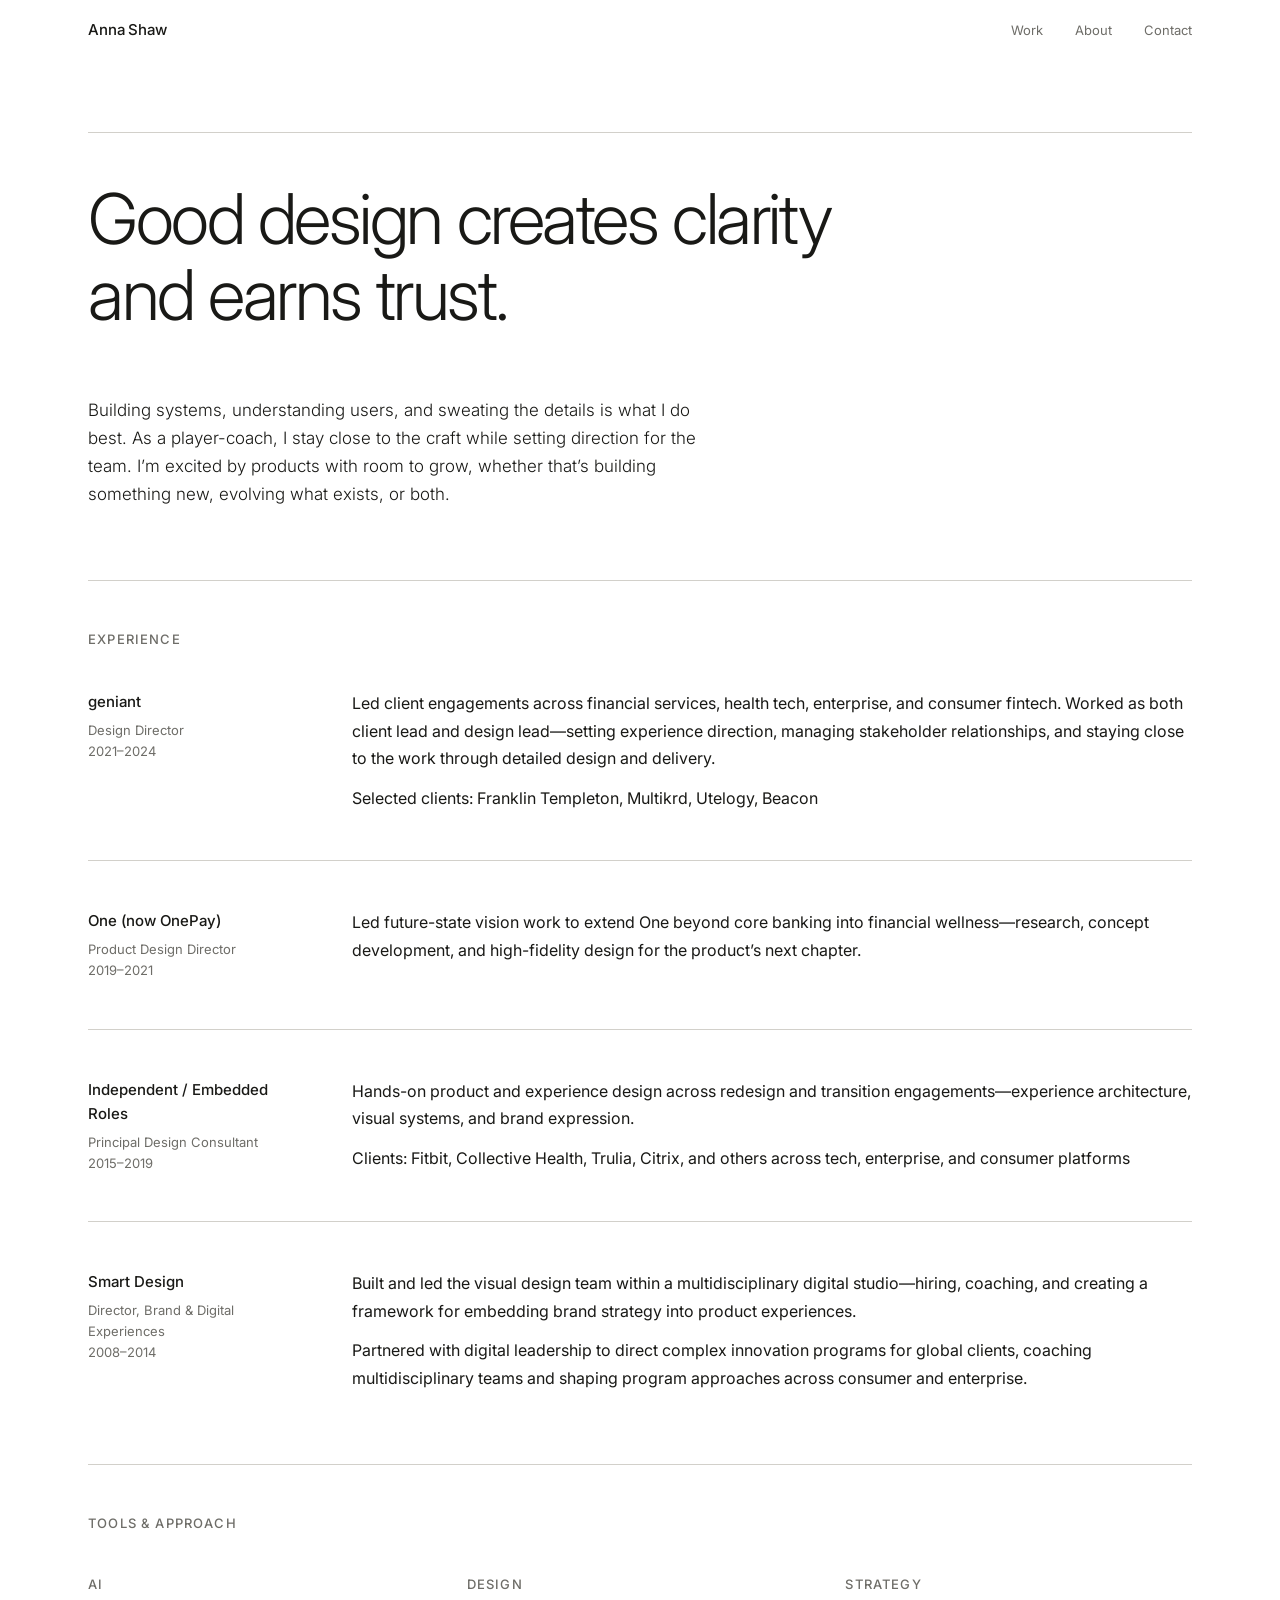
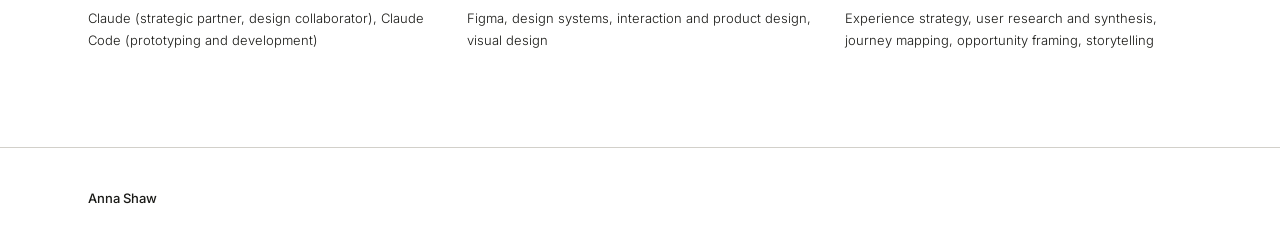
==== about.html @ 8e35af34 "Final update to about page intro paragraph" ====
<!DOCTYPE html>
<html lang="en">
<head>
  <meta charset="UTF-8">
  <meta name="viewport" content="width=device-width, initial-scale=1.0">
  <title>About — Anna Shaw</title>
  <meta name="description" content="Anna Shaw is a design leader who builds products, teams, and experiences. Based in San Francisco.">
  <link rel="preconnect" href="https://fonts.googleapis.com">
  <link rel="preconnect" href="https://fonts.gstatic.com" crossorigin>
  <link href="https://fonts.googleapis.com/css2?family=Inter:wght@300;400;500&display=swap" rel="stylesheet">
  <link rel="stylesheet" href="style.css">
</head>
<body>

  <header class="site-nav">
    <div class="container">
      <a href="index.html" class="nav-logo">Anna Shaw</a>
      <nav class="nav-links">
        <a href="index.html#work">Work</a>
        <a href="about.html">About</a>
        <a href="mailto:annakshaw@gmail.com">Contact</a>
      </nav>
    </div>
  </header>

  <section class="about-hero">
    <div class="container">
      <div class="hero-rule"></div>
      <h1>Good design creates clarity and earns trust.</h1>
    </div>
  </section>

  <section class="about-body">
    <div class="container">

      <div class="about-intro">
        <p>Building systems, understanding users, and sweating the details is what I do best. As a player-coach, I stay close to the craft while setting direction for the team. I&rsquo;m excited by products with room to grow, whether that&rsquo;s building something new, evolving what exists, or both.</p>
      </div>

      <div class="about-page-divider"></div>
      <div class="section-label">Experience</div>

      <div class="about-exp-block">
        <div class="about-exp-left">
          <div class="about-exp-company">geniant</div>
          <div class="about-exp-detail">Design Director</div>
          <div class="about-exp-detail">2021&ndash;2024</div>
        </div>
        <div class="about-exp-right">
          <p>Led client engagements across financial services, health tech, enterprise, and consumer fintech. Worked as both client lead and design lead&mdash;setting experience direction, managing stakeholder relationships, and staying close to the work through detailed design and delivery.</p>
          <p>Selected clients: Franklin Templeton, Multikrd, Utelogy, Beacon</p>
        </div>
      </div>

      <div class="about-exp-block">
        <div class="about-exp-left">
          <div class="about-exp-company">One (now OnePay)</div>
          <div class="about-exp-detail">Product Design Director</div>
          <div class="about-exp-detail">2019&ndash;2021</div>
        </div>
        <div class="about-exp-right">
          <p>Led future-state vision work to extend One beyond core banking into financial wellness&mdash;research, concept development, and high-fidelity design for the product&rsquo;s next chapter.</p>
        </div>
      </div>

      <div class="about-exp-block">
        <div class="about-exp-left">
          <div class="about-exp-company">Independent / Embedded Roles</div>
          <div class="about-exp-detail">Principal Design Consultant</div>
          <div class="about-exp-detail">2015&ndash;2019</div>
        </div>
        <div class="about-exp-right">
          <p>Hands-on product and experience design across redesign and transition engagements&mdash;experience architecture, visual systems, and brand expression.</p>
          <p>Clients: Fitbit, Collective Health, Trulia, Citrix, and others across tech, enterprise, and consumer platforms</p>
        </div>
      </div>

      <div class="about-exp-block">
        <div class="about-exp-left">
          <div class="about-exp-company">Smart Design</div>
          <div class="about-exp-detail">Director, Brand &amp; Digital Experiences</div>
          <div class="about-exp-detail">2008&ndash;2014</div>
        </div>
        <div class="about-exp-right">
          <p>Built and led the visual design team within a multidisciplinary digital studio&mdash;hiring, coaching, and creating a framework for embedding brand strategy into product experiences.</p>
          <p>Partnered with digital leadership to direct complex innovation programs for global clients, coaching multidisciplinary teams and shaping program approaches across consumer and enterprise.</p>
        </div>
      </div>

      <div class="about-page-divider"></div>
      <div class="section-label">Tools &amp; Approach</div>

      <div class="about-tools">
        <div class="about-tools-item">
          <h3>AI</h3>
          <p>Claude (strategic partner, design collaborator), Claude Code (prototyping and development)</p>
        </div>
        <div class="about-tools-item">
          <h3>Design</h3>
          <p>Figma, design systems, interaction and product design, visual design</p>
        </div>
        <div class="about-tools-item">
          <h3>Strategy</h3>
          <p>Experience strategy, user research and synthesis, journey mapping, opportunity framing, storytelling</p>
        </div>
      </div>

    </div>
  </section>

  <footer class="site-footer">
    <div class="container">
      <span class="footer-name">Anna Shaw</span>
    </div>
  </footer>

</body>
</html>
---- style.css ----
/* Reset */
*, *::before, *::after {
  box-sizing: border-box;
  margin: 0;
  padding: 0;
}

/* Tokens */
:root {
  --bg:          #ffffff;
  --text:        #191916;
  --muted:       #6e6d68;
  --border:      #d2d0ca;
  --surface:     #edebe6;
  --dark-bg:     #232220;
  --dark-text:   #f4f3ef;
  --font:        'Inter', system-ui, -apple-system, sans-serif;
  --max:         1200px;
  --pad:         clamp(20px, 4vw, 48px);
}

html {
  font-size: 16px;
  -webkit-font-smoothing: antialiased;
  text-rendering: optimizeLegibility;
}

body {
  background: var(--bg);
  color: var(--text);
  font-family: var(--font);
  font-weight: 400;
  line-height: 1.6;
}

a {
  color: inherit;
  text-decoration: none;
}

img {
  display: block;
  max-width: 100%;
}

/* Layout */
.container {
  max-width: var(--max);
  margin: 0 auto;
  padding: 0 var(--pad);
}

/* ─── NAV ─── */
.site-nav {
  position: sticky;
  top: 0;
  z-index: 100;
  background: var(--bg);
}

.site-nav .container {
  display: flex;
  justify-content: space-between;
  align-items: center;
  height: 60px;
}

.nav-logo {
  font-size: 15px;
  font-weight: 500;
  letter-spacing: -0.01em;
}

.nav-links {
  display: flex;
  gap: 32px;
}

.nav-links a {
  font-size: 13px;
  color: var(--muted);
  transition: color 0.15s;
}

.nav-links a:hover {
  color: var(--text);
}

/* ─── HERO ─── */
.hero {
  padding: 72px 0 80px;
}

.hero-rule {
  height: 1px;
  background: var(--border);
  margin-bottom: 48px;
}

.hero h1 {
  font-size: clamp(34px, 5.5vw, 70px);
  font-weight: 300;
  line-height: 1.08;
  letter-spacing: -0.035em;
  max-width: 860px;
}

/* ─── ABOUT ─── */
.about {
  padding: 72px 0;
}

.section-divider {
  height: 1px;
  background: var(--border);
}

.about-grid {
  display: flex;
  gap: 32px;
  align-items: flex-start;
}

.about-lead {
  font-size: 19px;
  font-weight: 300;
  line-height: 1.35;
  letter-spacing: -0.01em;
  width: 360px;
  flex-shrink: 0;
}

.pillar {
  flex: 1 0 0;
  min-width: 0;
}

.pillar h3 {
  font-size: 13px;
  font-weight: 500;
  text-transform: uppercase;
  letter-spacing: 0.08em;
  color: var(--muted);
  margin-bottom: 16px;
}

.pillar ul {
  list-style: none;
  padding-left: 0;
}

.pillar li {
  font-size: 13px;
  font-weight: 300;
  line-height: 1.85;
}

/* ─── WORK INDEX ─── */
.work-section {
  padding: 72px 0;
}

.section-label {
  font-size: 13px;
  font-weight: 500;
  text-transform: uppercase;
  letter-spacing: 0.09em;
  color: var(--muted);
  margin-bottom: 40px;
}

.work-grid {
  display: grid;
  grid-template-columns: repeat(3, 1fr);
  gap: 16px;
}

.work-card {
  display: block;
  background: var(--bg);
  border: 1px solid var(--border);
  transition: background 0.15s;
}

.work-card:hover {
  background: var(--surface);
}

.work-card:hover .card-arrow {
  opacity: 1;
  transform: translateX(0);
}

.card-image {
  width: 100%;
  aspect-ratio: 3 / 2;
  object-fit: cover;
}

.card-body {
  padding: 28px 28px 32px;
}

.card-meta {
  display: flex;
  justify-content: space-between;
  align-items: baseline;
  margin-bottom: 14px;
}

.card-label {
  font-size: 10px;
  font-weight: 500;
  text-transform: uppercase;
  letter-spacing: 0.09em;
  color: var(--muted);
}


.card-title {
  font-size: 19px;
  font-weight: 300;
  line-height: 1.35;
  letter-spacing: -0.02em;
  margin-bottom: 10px;
}

.card-type {
  font-size: 12px;
  color: var(--muted);
}

.card-arrow {
  display: inline-block;
  margin-top: 16px;
  font-size: 18px;
  opacity: 0;
  transform: translateX(-4px);
  transition: opacity 0.15s, transform 0.15s;
}

/* ─── FOOTER ─── */
.site-footer {
  border-top: 1px solid var(--border);
  padding: 40px 0;
}

.site-footer .container {
  display: flex;
  justify-content: space-between;
  align-items: center;
}

.footer-name {
  font-size: 13px;
  font-weight: 500;
}

.footer-links {
  display: flex;
  gap: 24px;
}

.footer-links a {
  font-size: 13px;
  color: var(--muted);
  transition: color 0.15s;
}

.footer-links a:hover {
  color: var(--text);
}

/* ─── CASE STUDY NAV ─── */
.case-nav {
}

.case-nav .container {
  display: flex;
  justify-content: space-between;
  align-items: center;
  height: 60px;
}

.case-nav-back {
  font-size: 13px;
  color: var(--muted);
  display: flex;
  align-items: center;
  gap: 6px;
  transition: color 0.15s;
}

.case-nav-back:hover {
  color: var(--text);
}

.case-nav-logo {
  font-size: 14px;
  font-weight: 500;
}

/* ─── CASE HERO ─── */
.case-hero {
  padding: 72px 0 64px;
  border-bottom: 1px solid var(--border);
}

.case-category {
  font-size: 13px;
  font-weight: 500;
  text-transform: uppercase;
  letter-spacing: 0.02em;
  color: var(--muted);
  margin-bottom: 24px;
}

.case-title {
  font-size: clamp(30px, 4.5vw, 54px);
  font-weight: 300;
  line-height: 1.08;
  letter-spacing: -0.03em;
  max-width: 760px;
  margin-bottom: 28px;
}

.case-description {
  font-size: 17px;
  font-weight: 300;
  line-height: 1.65;
  max-width: 620px;
}

.case-meta {
  display: flex;
  gap: 80px;
  flex-wrap: wrap;
  margin-top: 72px;
  border-top: 1px solid var(--border);
  padding-top: 56px;
}

.meta-item label {
  display: block;
  font-size: 13px;
  font-weight: 500;
  text-transform: uppercase;
  letter-spacing: 0.09em;
  color: var(--muted);
  margin-bottom: 5px;
}

.meta-item span {
  font-size: 14px;
}

/* ─── CASE CONTENT ─── */
.case-image-full {
  width: 100%;
  aspect-ratio: 16 / 8;
}

.case-content {
  padding: 80px 0;
}

.case-block {
  display: grid;
  grid-template-columns: 200px 1fr;
  gap: 64px;
  margin-bottom: 72px;
  padding-bottom: 72px;
  border-bottom: 1px solid var(--border);
}

.case-block:last-child,
.case-block:has(+ .case-meta) {
  border-bottom: none;
  margin-bottom: 0;
  padding-bottom: 0;
}

.case-block-label {
  font-size: 13px;
  font-weight: 500;
  text-transform: uppercase;
  letter-spacing: 0.09em;
  color: var(--muted);
  padding-top: 4px;
}

.case-block-body h3 {
  font-size: 22px;
  font-weight: 300;
  letter-spacing: -0.02em;
  line-height: 1.2;
  margin-bottom: 16px;
}

.case-block-body p {
  font-size: 16px;
  line-height: 1.72;
  margin-bottom: 16px;
}

.case-block-body p:last-child {
  margin-bottom: 0;
}

.case-block-body ul {
  padding-left: 18px;
  margin-bottom: 16px;
}

.case-block-body li {
  font-size: 16px;
  line-height: 1.72;
  margin-bottom: 2px;
}

/* Image placeholders */
.img-fill {
  width: 100%;
  background: var(--surface);
  object-fit: cover;
}

.img-fill.ratio-wide {
  aspect-ratio: 16 / 9;
}

.img-fill.ratio-std {
  aspect-ratio: 4 / 3;
}

.img-fill.ratio-hero {
  aspect-ratio: 16 / 7;
}

.img-pair {
  display: grid;
  grid-template-columns: 1fr 1fr;
  gap: 2px;
  margin: 48px 0;
}

.img-single {
  margin: 48px 0;
}

/* ─── CASE NEXT ─── */
.case-next {
  border-top: 1px solid var(--border);
  padding: 56px 0;
}

.case-next-label {
  font-size: 11px;
  font-weight: 500;
  text-transform: uppercase;
  letter-spacing: 0.09em;
  color: var(--muted);
  margin-bottom: 14px;
}

.case-next-link {
  font-size: clamp(22px, 3vw, 36px);
  font-weight: 300;
  letter-spacing: -0.02em;
  transition: color 0.15s;
  display: inline-flex;
  align-items: center;
  gap: 12px;
}

.case-next-link:hover {
  color: var(--muted);
}

/* ─── ABOUT PAGE ─── */
.about-hero {
  padding: 72px 0 64px;
}

.about-hero h1 {
  font-size: clamp(34px, 5.5vw, 70px);
  font-weight: 300;
  line-height: 1.08;
  letter-spacing: -0.035em;
  max-width: 760px;
}

.about-body {
  padding-bottom: 96px;
}

.about-intro {
  max-width: 640px;
  margin-bottom: 72px;
}

.about-intro p {
  font-size: 17px;
  font-weight: 300;
  line-height: 1.65;
  margin-bottom: 20px;
}

.about-intro p:last-child {
  margin-bottom: 0;
}

.about-page-divider {
  height: 1px;
  background: var(--border);
  margin: 72px 0 48px;
}

.about-exp-block {
  display: grid;
  grid-template-columns: 200px 1fr;
  gap: 64px;
  padding-bottom: 48px;
  margin-bottom: 48px;
  border-bottom: 1px solid var(--border);
}

.about-exp-block:last-child,
.about-exp-block:has(+ .about-page-divider) {
  border-bottom: none;
  padding-bottom: 0;
  margin-bottom: 0;
}

.about-exp-company {
  font-size: 15px;
  font-weight: 500;
  margin-bottom: 6px;
}

.about-exp-detail {
  font-size: 13px;
  color: var(--muted);
  line-height: 1.6;
}

.about-exp-right p {
  font-size: 16px;
  line-height: 1.72;
  margin-bottom: 12px;
}

.about-exp-right p:last-child {
  margin-bottom: 0;
}

.about-tools {
  display: flex;
  gap: 32px;
}

.about-tools-item {
  flex: 1;
}

.about-tools-item h3 {
  font-size: 13px;
  font-weight: 500;
  text-transform: uppercase;
  letter-spacing: 0.09em;
  color: var(--muted);
  margin-bottom: 12px;
}

.about-tools-item p {
  font-size: 13px;
  font-weight: 300;
  line-height: 1.7;
}

/* ─── RESPONSIVE ─── */
@media (max-width: 900px) {
  .work-grid {
    grid-template-columns: repeat(2, 1fr);
  }
}

@media (max-width: 680px) {
  .about-grid {
    flex-direction: column;
    gap: 40px;
  }

  .about-lead {
    width: 100%;
  }

  .pillar {
    flex: none;
    width: 100%;
  }

  .work-grid {
    grid-template-columns: 1fr;
  }

  .case-meta {
    gap: 28px;
  }

  .case-block {
    grid-template-columns: 1fr;
    gap: 16px;
  }

  .img-pair {
    grid-template-columns: 1fr;
  }

  .about-exp-block {
    grid-template-columns: 1fr;
    gap: 16px;
  }

  .about-tools {
    flex-direction: column;
    gap: 24px;
  }

  .site-footer .container {
    flex-direction: column;
    gap: 16px;
    align-items: flex-start;
  }
}
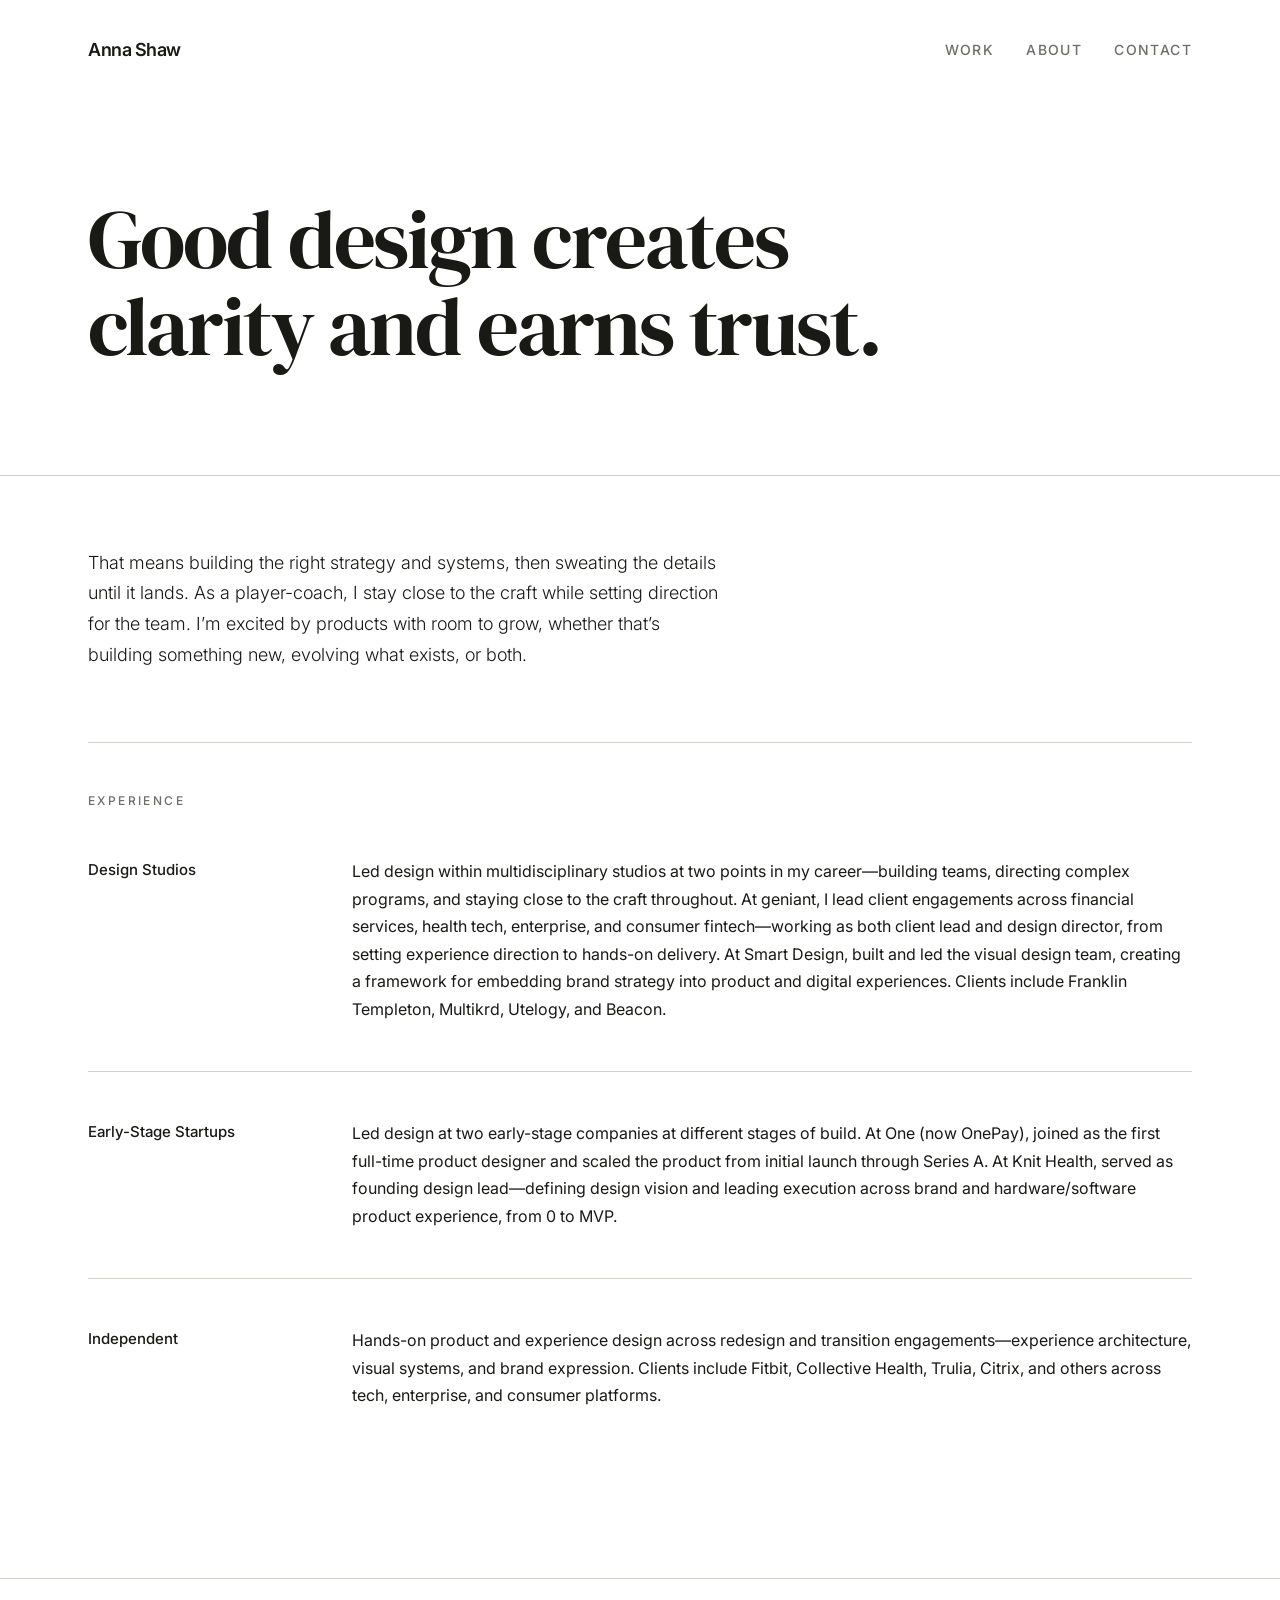
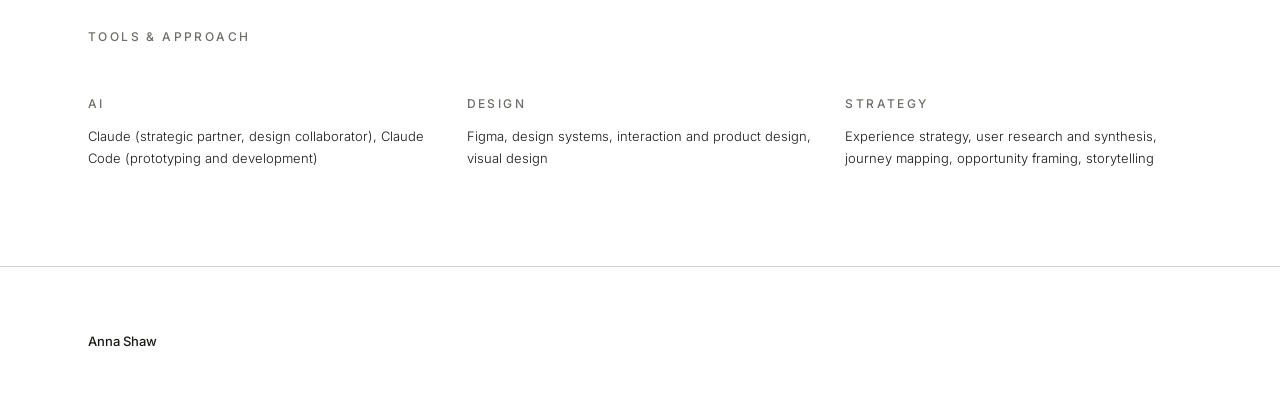
==== commit a8a67c9e: "Visual redesign and about page restructure - Apply Figma-driven styling: DM Serif Display headlines," ====
--- a/about.html
+++ b/about.html
@@ -7,8 +7,16 @@
   <meta name="description" content="Anna Shaw is a design leader who builds products, teams, and experiences. Based in San Francisco.">
   <link rel="preconnect" href="https://fonts.googleapis.com">
   <link rel="preconnect" href="https://fonts.gstatic.com" crossorigin>
-  <link href="https://fonts.googleapis.com/css2?family=Inter:wght@300;400;500&display=swap" rel="stylesheet">
+  <link href="https://fonts.googleapis.com/css2?family=DM+Serif+Display&family=Inter:wght@300;400;500;600&display=swap" rel="stylesheet">
   <link rel="stylesheet" href="style.css">
+  <!-- Google tag (gtag.js) -->
+  <script async src="https://www.googletagmanager.com/gtag/js?id=G-LRNVTW9C25"></script>
+  <script>
+    window.dataLayer = window.dataLayer || [];
+    function gtag(){dataLayer.push(arguments);}
+    gtag('js', new Date());
+    gtag('config', 'G-LRNVTW9C25');
+  </script>
 </head>
 <body>
 
@@ -25,7 +33,6 @@
 
   <section class="about-hero">
     <div class="container">
-      <div class="hero-rule"></div>
       <h1>Good design creates clarity and earns trust.</h1>
     </div>
   </section>
@@ -34,7 +41,7 @@
     <div class="container">
 
       <div class="about-intro">
-        <p>Building systems, understanding users, and sweating the details is what I do best. As a player-coach, I stay close to the craft while setting direction for the team. I&rsquo;m excited by products with room to grow, whether that&rsquo;s building something new, evolving what exists, or both.</p>
+        <p>That means building the right strategy and systems, then sweating the details until it lands. As a player-coach, I stay close to the craft while setting direction for the team. I&rsquo;m excited by products with room to grow, whether that&rsquo;s building something new, evolving what exists, or both.</p>
       </div>
 
       <div class="about-page-divider"></div>
@@ -42,52 +49,39 @@
 
       <div class="about-exp-block">
         <div class="about-exp-left">
-          <div class="about-exp-company">geniant</div>
-          <div class="about-exp-detail">Design Director</div>
-          <div class="about-exp-detail">2021&ndash;2024</div>
+          <div class="about-exp-company">Design Studios</div>
         </div>
         <div class="about-exp-right">
-          <p>Led client engagements across financial services, health tech, enterprise, and consumer fintech. Worked as both client lead and design lead&mdash;setting experience direction, managing stakeholder relationships, and staying close to the work through detailed design and delivery.</p>
-          <p>Selected clients: Franklin Templeton, Multikrd, Utelogy, Beacon</p>
+          <p>Led design within multidisciplinary studios at two points in my career&mdash;building teams, directing complex programs, and staying close to the craft throughout. At geniant, I lead client engagements across financial services, health tech, enterprise, and consumer fintech&mdash;working as both client lead and design director, from setting experience direction to hands-on delivery. At Smart Design, built and led the visual design team, creating a framework for embedding brand strategy into product and digital experiences. Clients include Franklin Templeton, Multikrd, Utelogy, and Beacon.</p>
         </div>
       </div>
 
       <div class="about-exp-block">
         <div class="about-exp-left">
-          <div class="about-exp-company">One (now OnePay)</div>
-          <div class="about-exp-detail">Product Design Director</div>
-          <div class="about-exp-detail">2019&ndash;2021</div>
+          <div class="about-exp-company">Early-Stage Startups</div>
         </div>
         <div class="about-exp-right">
-          <p>Led future-state vision work to extend One beyond core banking into financial wellness&mdash;research, concept development, and high-fidelity design for the product&rsquo;s next chapter.</p>
+          <p>Led design at two early-stage companies at different stages of build. At One (now OnePay), joined as the first full-time product designer and scaled the product from initial launch through Series A. At Knit Health, served as founding design lead&mdash;defining design vision and leading execution across brand and hardware/software product experience, from 0 to MVP.</p>
         </div>
       </div>
 
       <div class="about-exp-block">
         <div class="about-exp-left">
-          <div class="about-exp-company">Independent / Embedded Roles</div>
-          <div class="about-exp-detail">Principal Design Consultant</div>
-          <div class="about-exp-detail">2015&ndash;2019</div>
+          <div class="about-exp-company">Independent</div>
         </div>
         <div class="about-exp-right">
-          <p>Hands-on product and experience design across redesign and transition engagements&mdash;experience architecture, visual systems, and brand expression.</p>
-          <p>Clients: Fitbit, Collective Health, Trulia, Citrix, and others across tech, enterprise, and consumer platforms</p>
+          <p>Hands-on product and experience design across redesign and transition engagements&mdash;experience architecture, visual systems, and brand expression. Clients include Fitbit, Collective Health, Trulia, Citrix, and others across tech, enterprise, and consumer platforms.</p>
         </div>
       </div>
 
-      <div class="about-exp-block">
-        <div class="about-exp-left">
-          <div class="about-exp-company">Smart Design</div>
-          <div class="about-exp-detail">Director, Brand &amp; Digital Experiences</div>
-          <div class="about-exp-detail">2008&ndash;2014</div>
-        </div>
-        <div class="about-exp-right">
-          <p>Built and led the visual design team within a multidisciplinary digital studio&mdash;hiring, coaching, and creating a framework for embedding brand strategy into product experiences.</p>
-          <p>Partnered with digital leadership to direct complex innovation programs for global clients, coaching multidisciplinary teams and shaping program approaches across consumer and enterprise.</p>
-        </div>
-      </div>
+    </div>
 
-      <div class="about-page-divider"></div>
+  </section>
+
+  <div class="about-page-divider about-divider-full"></div>
+
+  <section class="about-tools-section">
+    <div class="container">
       <div class="section-label">Tools &amp; Approach</div>
 
       <div class="about-tools">
@@ -104,7 +98,6 @@
           <p>Experience strategy, user research and synthesis, journey mapping, opportunity framing, storytelling</p>
         </div>
       </div>
-
     </div>
   </section>
 
--- a/style.css
+++ b/style.css
@@ -1,3 +1,5 @@
+@import url('https://fonts.googleapis.com/css2?family=DM+Serif+Display&family=Inter:wght@300;400;500;600&display=swap');
+
 /* Reset */
 *, *::before, *::after {
   box-sizing: border-box;
@@ -15,6 +17,7 @@
   --dark-bg:     #232220;
   --dark-text:   #f4f3ef;
   --font:        'Inter', system-ui, -apple-system, sans-serif;
+  --font-serif:  'DM Serif Display', Georgia, serif;
   --max:         1200px;
   --pad:         clamp(20px, 4vw, 48px);
 }
@@ -62,13 +65,13 @@
   display: flex;
   justify-content: space-between;
   align-items: center;
-  height: 60px;
+  height: 100px;
 }
 
 .nav-logo {
-  font-size: 15px;
-  font-weight: 500;
-  letter-spacing: -0.01em;
+  font-size: 18px;
+  font-weight: 600;
+  letter-spacing: -0.025em;
 }
 
 .nav-links {
@@ -77,7 +80,10 @@
 }
 
 .nav-links a {
-  font-size: 13px;
+  font-size: 14px;
+  font-weight: 500;
+  text-transform: uppercase;
+  letter-spacing: 0.1em;
   color: var(--muted);
   transition: color 0.15s;
 }
@@ -88,7 +94,8 @@
 
 /* ─── HERO ─── */
 .hero {
-  padding: 72px 0 80px;
+  padding: 96px 0 104px;
+  border-bottom: 1px solid var(--border);
 }
 
 .hero-rule {
@@ -98,16 +105,18 @@
 }
 
 .hero h1 {
-  font-size: clamp(34px, 5.5vw, 70px);
-  font-weight: 300;
-  line-height: 1.08;
-  letter-spacing: -0.035em;
-  max-width: 860px;
+  font-family: var(--font-serif);
+  font-size: clamp(48px, 6.5vw, 92px);
+  font-weight: 400;
+  line-height: 1.05;
+  letter-spacing: -0.025em;
+  max-width: 900px;
 }
 
 /* ─── ABOUT ─── */
 .about {
-  padding: 72px 0;
+  padding: 80px 0;
+  border-bottom: 1px solid var(--border);
 }
 
 .section-divider {
@@ -122,9 +131,9 @@
 }
 
 .about-lead {
-  font-size: 19px;
+  font-size: 22px;
   font-weight: 300;
-  line-height: 1.35;
+  line-height: 1.625;
   letter-spacing: -0.01em;
   width: 360px;
   flex-shrink: 0;
@@ -136,10 +145,10 @@
 }
 
 .pillar h3 {
-  font-size: 13px;
-  font-weight: 500;
-  text-transform: uppercase;
-  letter-spacing: 0.08em;
+  font-size: 12px;
+  font-weight: 500;
+  text-transform: uppercase;
+  letter-spacing: 0.2em;
   color: var(--muted);
   margin-bottom: 16px;
 }
@@ -150,29 +159,31 @@
 }
 
 .pillar li {
-  font-size: 13px;
+  font-size: 14px;
   font-weight: 300;
-  line-height: 1.85;
+  line-height: 1.625;
 }
 
 /* ─── WORK INDEX ─── */
 .work-section {
-  padding: 72px 0;
+  padding: 96px 0;
+  background: #fafafa;
 }
 
 .section-label {
-  font-size: 13px;
-  font-weight: 500;
-  text-transform: uppercase;
-  letter-spacing: 0.09em;
-  color: var(--muted);
-  margin-bottom: 40px;
+  font-size: 12px;
+  font-weight: 500;
+  text-transform: uppercase;
+  letter-spacing: 0.2em;
+  color: var(--muted);
+  margin-bottom: 48px;
 }
 
 .work-grid {
   display: grid;
   grid-template-columns: repeat(3, 1fr);
-  gap: 16px;
+  column-gap: 32px;
+  row-gap: 64px;
 }
 
 .work-card {
@@ -183,7 +194,7 @@
 }
 
 .work-card:hover {
-  background: var(--surface);
+  background: #f4ff95;
 }
 
 .work-card:hover .card-arrow {
@@ -210,23 +221,25 @@
 
 .card-label {
   font-size: 10px;
-  font-weight: 500;
-  text-transform: uppercase;
-  letter-spacing: 0.09em;
+  font-weight: 700;
+  text-transform: uppercase;
+  letter-spacing: 0.1em;
   color: var(--muted);
 }
 
 
 .card-title {
-  font-size: 19px;
+  font-family: var(--font-serif);
+  font-size: 24px;
+  font-weight: 400;
+  line-height: 1.25;
+  letter-spacing: 0;
+  margin-bottom: 10px;
+}
+
+.card-type {
+  font-size: 13px;
   font-weight: 300;
-  line-height: 1.35;
-  letter-spacing: -0.02em;
-  margin-bottom: 10px;
-}
-
-.card-type {
-  font-size: 12px;
   color: var(--muted);
 }
 
@@ -242,7 +255,7 @@
 /* ─── FOOTER ─── */
 .site-footer {
   border-top: 1px solid var(--border);
-  padding: 40px 0;
+  padding: 64px 0;
 }
 
 .site-footer .container {
@@ -273,17 +286,25 @@
 
 /* ─── CASE STUDY NAV ─── */
 .case-nav {
+  position: sticky;
+  top: 0;
+  z-index: 100;
+  background: var(--bg);
+  border-bottom: 1px solid var(--border);
 }
 
 .case-nav .container {
   display: flex;
   justify-content: space-between;
   align-items: center;
-  height: 60px;
+  height: 100px;
 }
 
 .case-nav-back {
-  font-size: 13px;
+  font-size: 14px;
+  font-weight: 500;
+  text-transform: uppercase;
+  letter-spacing: 0.1em;
   color: var(--muted);
   display: flex;
   align-items: center;
@@ -296,39 +317,41 @@
 }
 
 .case-nav-logo {
-  font-size: 14px;
-  font-weight: 500;
+  font-size: 18px;
+  font-weight: 600;
+  letter-spacing: -0.025em;
 }
 
 /* ─── CASE HERO ─── */
 .case-hero {
-  padding: 72px 0 64px;
+  padding: 96px 0 80px;
   border-bottom: 1px solid var(--border);
 }
 
 .case-category {
-  font-size: 13px;
-  font-weight: 500;
-  text-transform: uppercase;
-  letter-spacing: 0.02em;
-  color: var(--muted);
-  margin-bottom: 24px;
+  font-size: 12px;
+  font-weight: 500;
+  text-transform: uppercase;
+  letter-spacing: 0.2em;
+  color: var(--muted);
+  margin-bottom: 28px;
 }
 
 .case-title {
-  font-size: clamp(30px, 4.5vw, 54px);
+  font-family: var(--font-serif);
+  font-size: clamp(36px, 5vw, 64px);
+  font-weight: 400;
+  line-height: 1.05;
+  letter-spacing: -0.025em;
+  max-width: 800px;
+  margin-bottom: 32px;
+}
+
+.case-description {
+  font-size: 18px;
   font-weight: 300;
-  line-height: 1.08;
-  letter-spacing: -0.03em;
-  max-width: 760px;
-  margin-bottom: 28px;
-}
-
-.case-description {
-  font-size: 17px;
-  font-weight: 300;
-  line-height: 1.65;
-  max-width: 620px;
+  line-height: 1.7;
+  max-width: 640px;
 }
 
 .case-meta {
@@ -342,12 +365,12 @@
 
 .meta-item label {
   display: block;
-  font-size: 13px;
-  font-weight: 500;
-  text-transform: uppercase;
-  letter-spacing: 0.09em;
-  color: var(--muted);
-  margin-bottom: 5px;
+  font-size: 12px;
+  font-weight: 500;
+  text-transform: uppercase;
+  letter-spacing: 0.2em;
+  color: var(--muted);
+  margin-bottom: 6px;
 }
 
 .meta-item span {
@@ -381,19 +404,20 @@
 }
 
 .case-block-label {
-  font-size: 13px;
-  font-weight: 500;
-  text-transform: uppercase;
-  letter-spacing: 0.09em;
+  font-size: 12px;
+  font-weight: 500;
+  text-transform: uppercase;
+  letter-spacing: 0.2em;
   color: var(--muted);
   padding-top: 4px;
 }
 
 .case-block-body h3 {
-  font-size: 22px;
-  font-weight: 300;
-  letter-spacing: -0.02em;
-  line-height: 1.2;
+  font-family: var(--font-serif);
+  font-size: 26px;
+  font-weight: 400;
+  letter-spacing: -0.015em;
+  line-height: 1.15;
   margin-bottom: 16px;
 }
 
@@ -451,21 +475,22 @@
 /* ─── CASE NEXT ─── */
 .case-next {
   border-top: 1px solid var(--border);
-  padding: 56px 0;
+  padding: 72px 0;
 }
 
 .case-next-label {
-  font-size: 11px;
-  font-weight: 500;
-  text-transform: uppercase;
-  letter-spacing: 0.09em;
-  color: var(--muted);
-  margin-bottom: 14px;
+  font-size: 12px;
+  font-weight: 500;
+  text-transform: uppercase;
+  letter-spacing: 0.2em;
+  color: var(--muted);
+  margin-bottom: 16px;
 }
 
 .case-next-link {
-  font-size: clamp(22px, 3vw, 36px);
-  font-weight: 300;
+  font-family: var(--font-serif);
+  font-size: clamp(26px, 3.5vw, 44px);
+  font-weight: 400;
   letter-spacing: -0.02em;
   transition: color 0.15s;
   display: inline-flex;
@@ -479,15 +504,17 @@
 
 /* ─── ABOUT PAGE ─── */
 .about-hero {
-  padding: 72px 0 64px;
+  padding: 96px 0 104px;
+  border-bottom: 1px solid var(--border);
 }
 
 .about-hero h1 {
-  font-size: clamp(34px, 5.5vw, 70px);
-  font-weight: 300;
-  line-height: 1.08;
-  letter-spacing: -0.035em;
-  max-width: 760px;
+  font-family: var(--font-serif);
+  font-size: clamp(48px, 6.5vw, 92px);
+  font-weight: 400;
+  line-height: 1.05;
+  letter-spacing: -0.025em;
+  max-width: 900px;
 }
 
 .about-body {
@@ -497,12 +524,13 @@
 .about-intro {
   max-width: 640px;
   margin-bottom: 72px;
+  padding-top: 72px;
 }
 
 .about-intro p {
-  font-size: 17px;
+  font-size: 18px;
   font-weight: 300;
-  line-height: 1.65;
+  line-height: 1.7;
   margin-bottom: 20px;
 }
 
@@ -514,6 +542,15 @@
   height: 1px;
   background: var(--border);
   margin: 72px 0 48px;
+}
+
+.about-divider-full {
+  margin-left: 0;
+  margin-right: 0;
+}
+
+.about-tools-section {
+  padding-bottom: 96px;
 }
 
 .about-exp-block {
@@ -538,6 +575,10 @@
   margin-bottom: 6px;
 }
 
+.about-exp-company-plus {
+  margin-top: 24px;
+}
+
 .about-exp-detail {
   font-size: 13px;
   color: var(--muted);
@@ -564,10 +605,10 @@
 }
 
 .about-tools-item h3 {
-  font-size: 13px;
-  font-weight: 500;
-  text-transform: uppercase;
-  letter-spacing: 0.09em;
+  font-size: 12px;
+  font-weight: 500;
+  text-transform: uppercase;
+  letter-spacing: 0.2em;
   color: var(--muted);
   margin-bottom: 12px;
 }
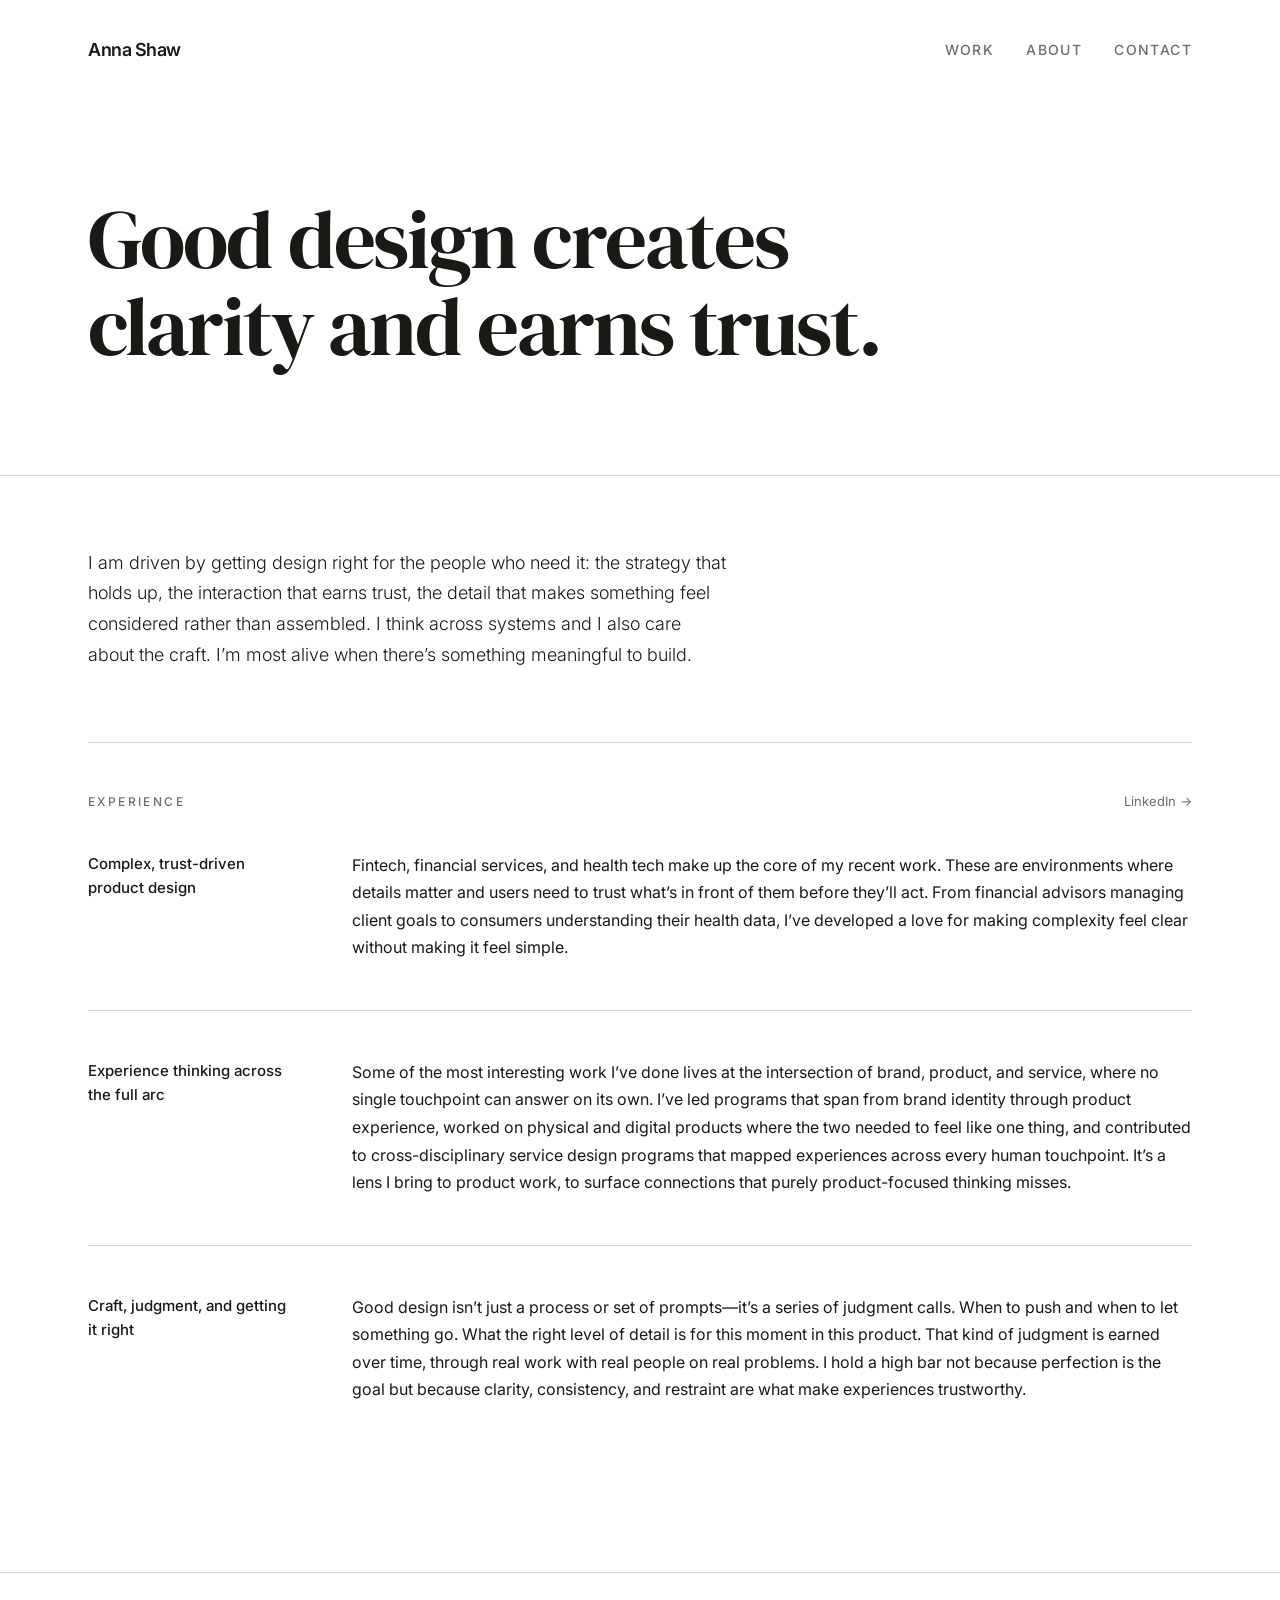
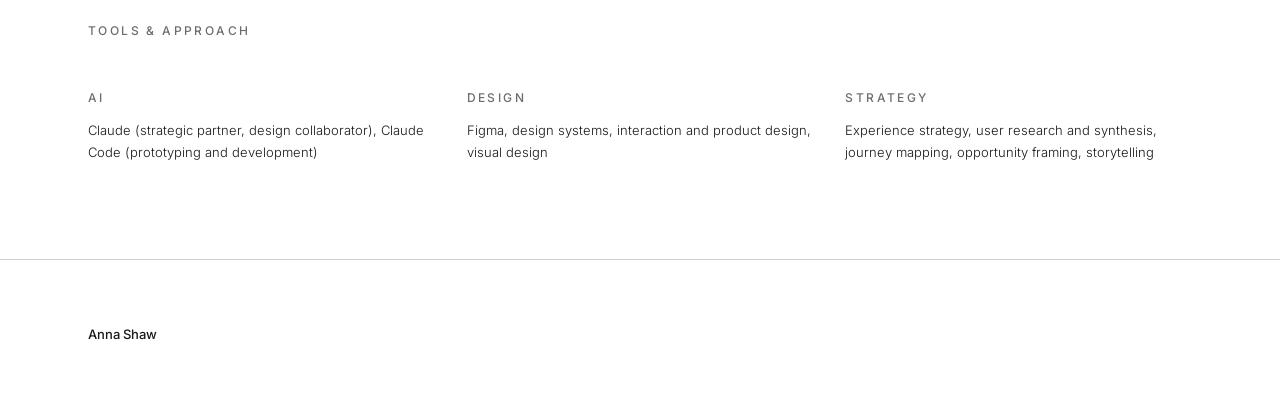
==== commit 08743292: "Update about page content and add LinkedIn link - New intro paragraph - Replace experience blocks wi" ====
--- a/about.html
+++ b/about.html
@@ -41,36 +41,39 @@
     <div class="container">
 
       <div class="about-intro">
-        <p>That means building the right strategy and systems, then sweating the details until it lands. As a player-coach, I stay close to the craft while setting direction for the team. I&rsquo;m excited by products with room to grow, whether that&rsquo;s building something new, evolving what exists, or both.</p>
+        <p>I am driven by getting design right for the people who need it: the strategy that holds up, the interaction that earns trust, the detail that makes something feel considered rather than assembled. I think across systems and I also care about the craft. I&rsquo;m most alive when there&rsquo;s something meaningful to build.</p>
       </div>
 
       <div class="about-page-divider"></div>
-      <div class="section-label">Experience</div>
+      <div class="about-section-head">
+        <div class="section-label">Experience</div>
+        <a href="https://www.linkedin.com/in/annakshaw" class="about-linkedin" target="_blank" rel="noopener">LinkedIn &rarr;</a>
+      </div>
 
       <div class="about-exp-block">
         <div class="about-exp-left">
-          <div class="about-exp-company">Design Studios</div>
+          <div class="about-exp-company">Complex, trust-driven product design</div>
         </div>
         <div class="about-exp-right">
-          <p>Led design within multidisciplinary studios at two points in my career&mdash;building teams, directing complex programs, and staying close to the craft throughout. At geniant, I lead client engagements across financial services, health tech, enterprise, and consumer fintech&mdash;working as both client lead and design director, from setting experience direction to hands-on delivery. At Smart Design, built and led the visual design team, creating a framework for embedding brand strategy into product and digital experiences. Clients include Franklin Templeton, Multikrd, Utelogy, and Beacon.</p>
+          <p>Fintech, financial services, and health tech make up the core of my recent work. These are environments where details matter and users need to trust what&rsquo;s in front of them before they&rsquo;ll act. From financial advisors managing client goals to consumers understanding their health data, I&rsquo;ve developed a love for making complexity feel clear without making it feel simple.</p>
         </div>
       </div>
 
       <div class="about-exp-block">
         <div class="about-exp-left">
-          <div class="about-exp-company">Early-Stage Startups</div>
+          <div class="about-exp-company">Experience thinking across the full arc</div>
         </div>
         <div class="about-exp-right">
-          <p>Led design at two early-stage companies at different stages of build. At One (now OnePay), joined as the first full-time product designer and scaled the product from initial launch through Series A. At Knit Health, served as founding design lead&mdash;defining design vision and leading execution across brand and hardware/software product experience, from 0 to MVP.</p>
+          <p>Some of the most interesting work I&rsquo;ve done lives at the intersection of brand, product, and service, where no single touchpoint can answer on its own. I&rsquo;ve led programs that span from brand identity through product experience, worked on physical and digital products where the two needed to feel like one thing, and contributed to cross-disciplinary service design programs that mapped experiences across every human touchpoint. It&rsquo;s a lens I bring to product work, to surface connections that purely product-focused thinking misses.</p>
         </div>
       </div>
 
       <div class="about-exp-block">
         <div class="about-exp-left">
-          <div class="about-exp-company">Independent</div>
+          <div class="about-exp-company">Craft, judgment, and getting it right</div>
         </div>
         <div class="about-exp-right">
-          <p>Hands-on product and experience design across redesign and transition engagements&mdash;experience architecture, visual systems, and brand expression. Clients include Fitbit, Collective Health, Trulia, Citrix, and others across tech, enterprise, and consumer platforms.</p>
+          <p>Good design isn&rsquo;t just a process or set of prompts&mdash;it&rsquo;s a series of judgment calls. When to push and when to let something go. What the right level of detail is for this moment in this product. That kind of judgment is earned over time, through real work with real people on real problems. I hold a high bar not because perfection is the goal but because clarity, consistency, and restraint are what make experiences trustworthy.</p>
         </div>
       </div>
 
--- a/style.css
+++ b/style.css
@@ -110,7 +110,7 @@
   font-weight: 400;
   line-height: 1.05;
   letter-spacing: -0.025em;
-  max-width: 900px;
+  max-width: 920px;
 }
 
 /* ─── ABOUT ─── */
@@ -544,6 +544,27 @@
   margin: 72px 0 48px;
 }
 
+.about-section-head {
+  display: flex;
+  justify-content: space-between;
+  align-items: baseline;
+  margin-bottom: 40px;
+}
+
+.about-section-head .section-label {
+  margin-bottom: 0;
+}
+
+.about-linkedin {
+  font-size: 13px;
+  color: var(--muted);
+  transition: color 0.15s;
+}
+
+.about-linkedin:hover {
+  color: var(--text);
+}
+
 .about-divider-full {
   margin-left: 0;
   margin-right: 0;
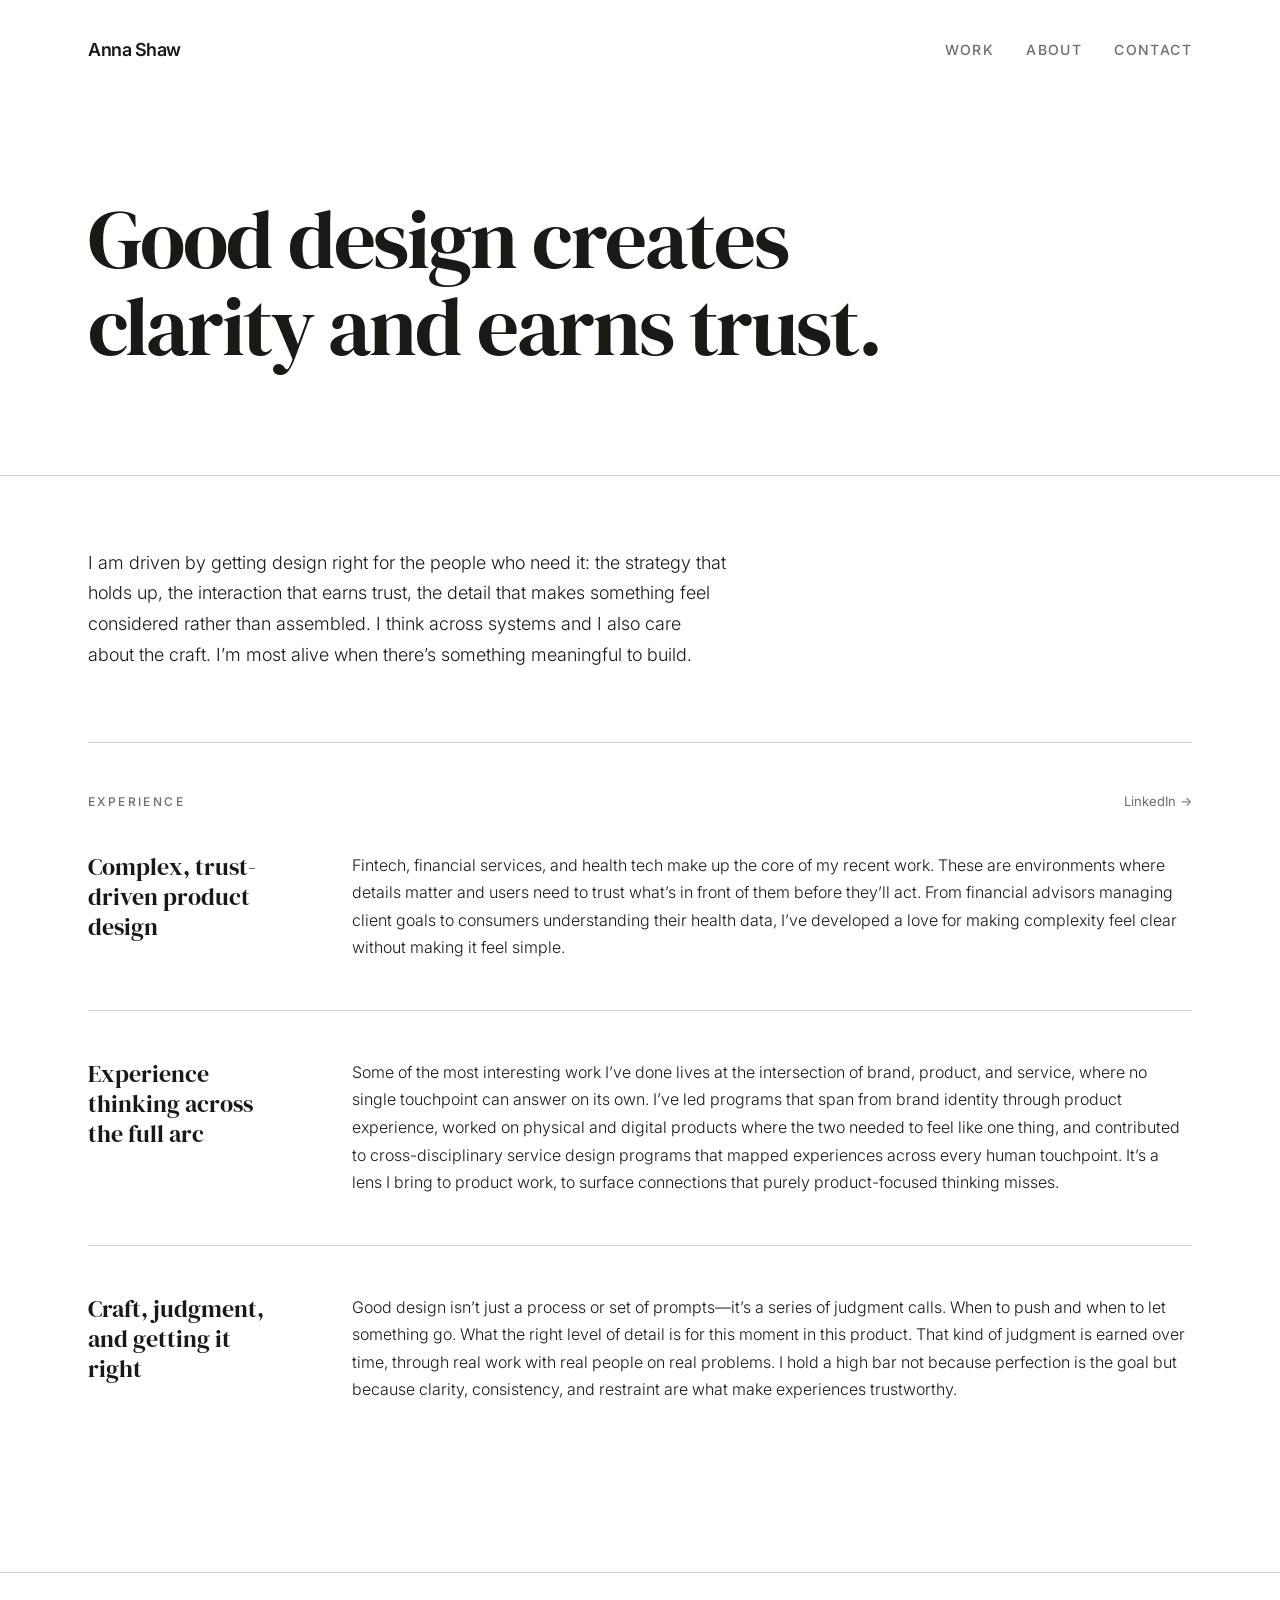
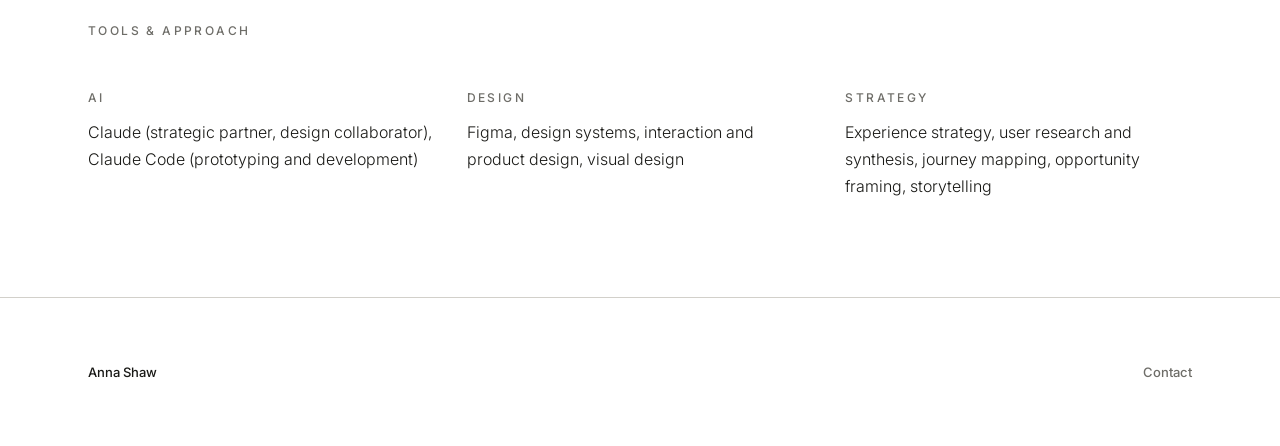
==== commit 87dec5db: "Polish pass: typography, colors, footer, and about page updates - All 16px body text set to Inter Li" ====
--- a/about.html
+++ b/about.html
@@ -106,7 +106,7 @@
 
   <footer class="site-footer">
     <div class="container">
-      <span class="footer-name">Anna Shaw</span>
+      <span class="footer-name">Anna Shaw</span><a href="mailto:annakshaw@gmail.com" class="footer-contact">Contact</a>
     </div>
   </footer>
 
--- a/style.css
+++ b/style.css
@@ -159,7 +159,7 @@
 }
 
 .pillar li {
-  font-size: 14px;
+  font-size: 16px;
   font-weight: 300;
   line-height: 1.625;
 }
@@ -167,7 +167,7 @@
 /* ─── WORK INDEX ─── */
 .work-section {
   padding: 96px 0;
-  background: #fafafa;
+  background: #f2f4f2;
 }
 
 .section-label {
@@ -189,12 +189,11 @@
 .work-card {
   display: block;
   background: var(--bg);
-  border: 1px solid var(--border);
   transition: background 0.15s;
 }
 
 .work-card:hover {
-  background: #f4ff95;
+  background: #e8ebe8;
 }
 
 .work-card:hover .card-arrow {
@@ -267,6 +266,17 @@
 .footer-name {
   font-size: 13px;
   font-weight: 500;
+}
+
+.footer-contact {
+  font-size: 13px;
+  font-weight: 500;
+  color: var(--muted);
+  transition: color 0.15s;
+}
+
+.footer-contact:hover {
+  color: var(--text);
 }
 
 .footer-links {
@@ -423,6 +433,7 @@
 
 .case-block-body p {
   font-size: 16px;
+  font-weight: 300;
   line-height: 1.72;
   margin-bottom: 16px;
 }
@@ -438,6 +449,7 @@
 
 .case-block-body li {
   font-size: 16px;
+  font-weight: 300;
   line-height: 1.72;
   margin-bottom: 2px;
 }
@@ -591,8 +603,10 @@
 }
 
 .about-exp-company {
-  font-size: 15px;
-  font-weight: 500;
+  font-family: var(--font-serif);
+  font-size: 24px;
+  font-weight: 400;
+  line-height: 1.25;
   margin-bottom: 6px;
 }
 
@@ -608,6 +622,7 @@
 
 .about-exp-right p {
   font-size: 16px;
+  font-weight: 300;
   line-height: 1.72;
   margin-bottom: 12px;
 }
@@ -635,7 +650,7 @@
 }
 
 .about-tools-item p {
-  font-size: 13px;
+  font-size: 16px;
   font-weight: 300;
   line-height: 1.7;
 }
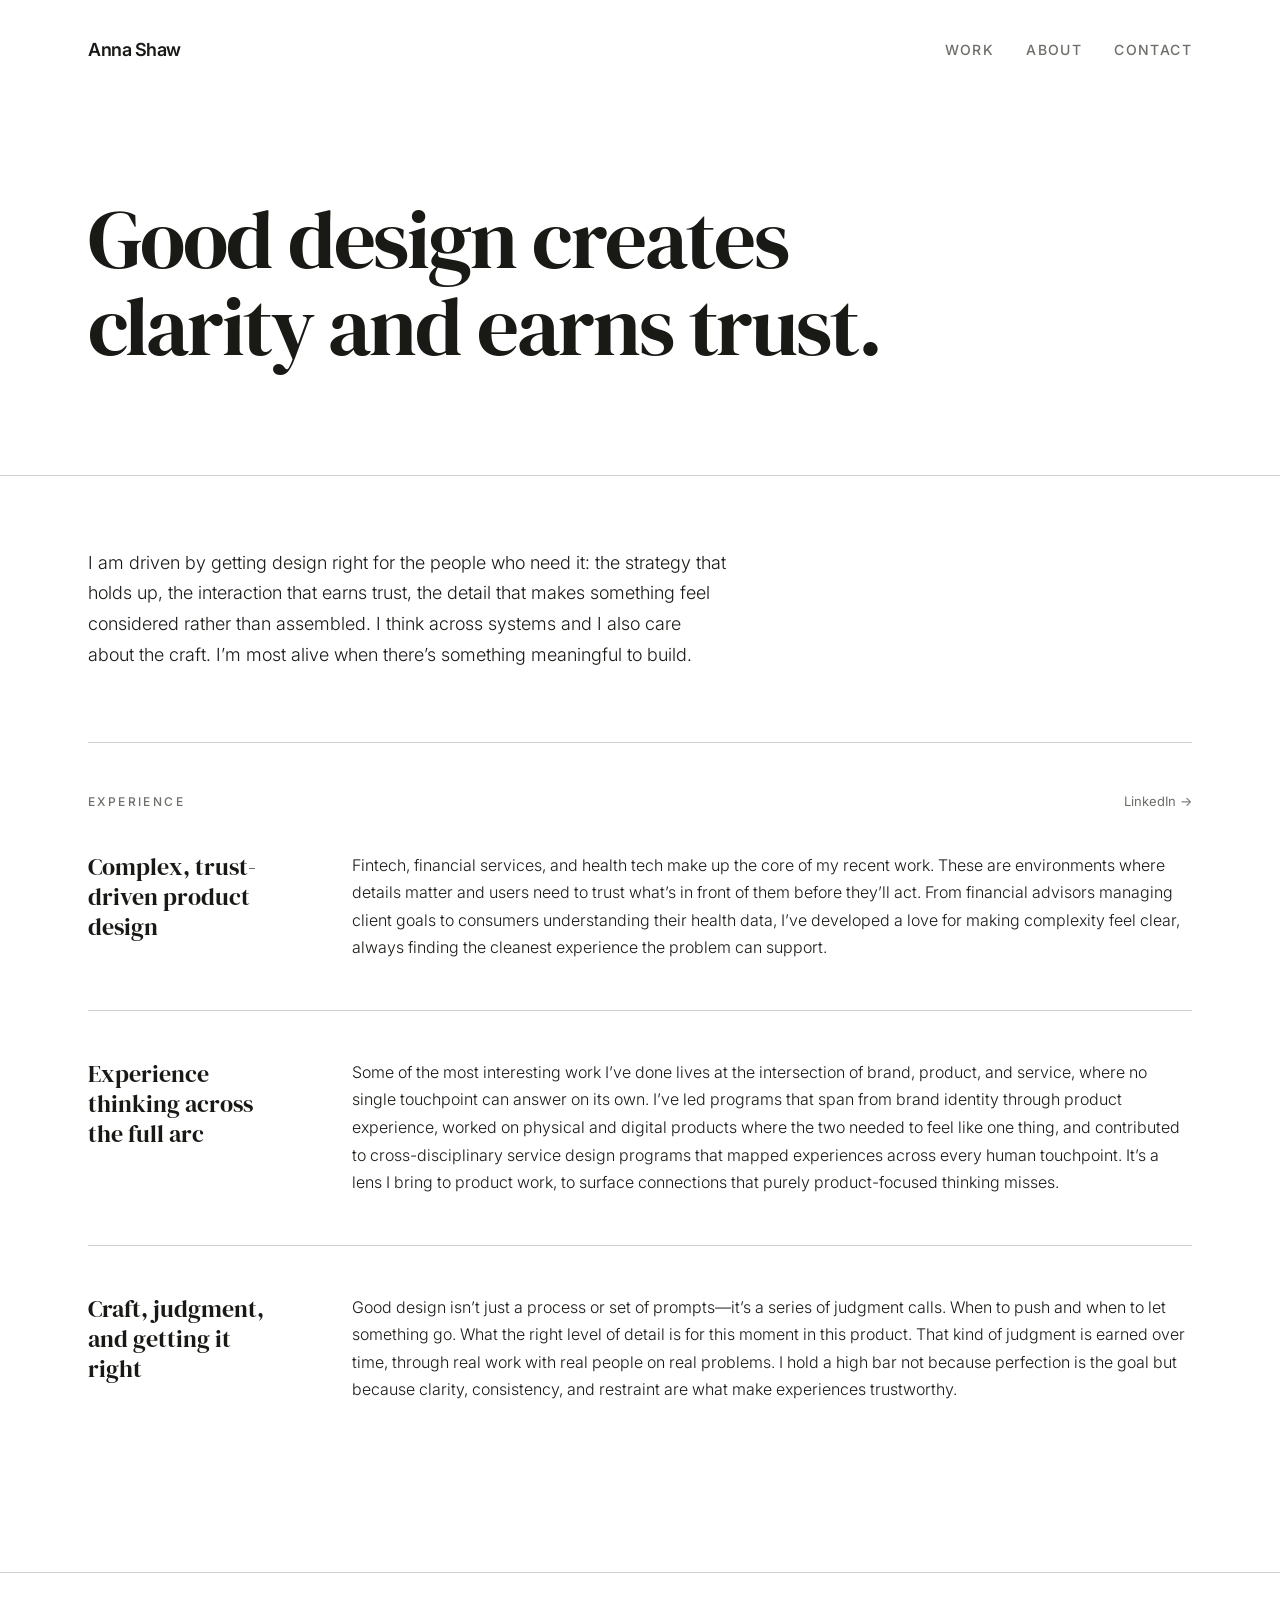
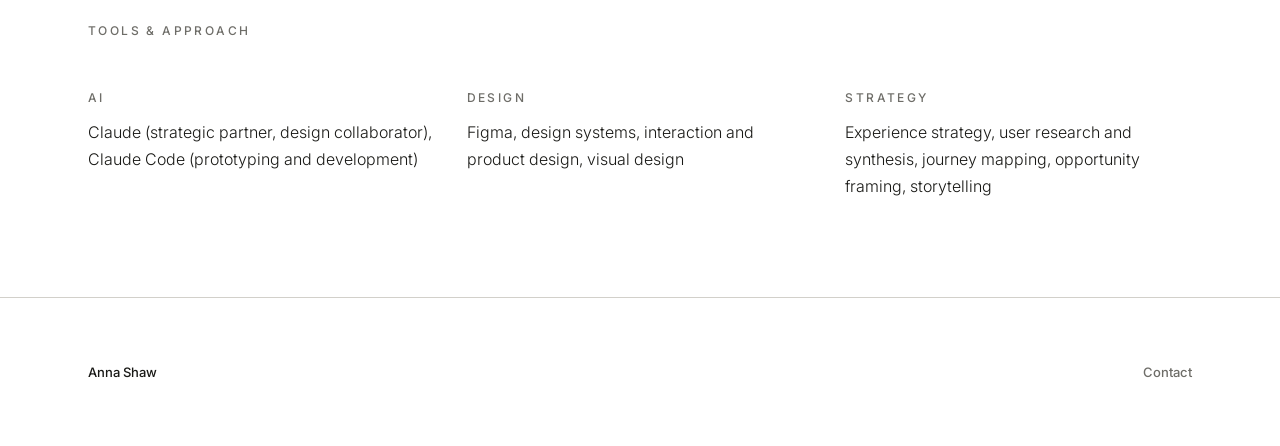
==== commit ca75d362: "Update experience paragraph closing line on about page Co-Authored-By: Claude Sonnet 4.6 <noreply@an" ====
--- a/about.html
+++ b/about.html
@@ -55,7 +55,7 @@
           <div class="about-exp-company">Complex, trust-driven product design</div>
         </div>
         <div class="about-exp-right">
-          <p>Fintech, financial services, and health tech make up the core of my recent work. These are environments where details matter and users need to trust what&rsquo;s in front of them before they&rsquo;ll act. From financial advisors managing client goals to consumers understanding their health data, I&rsquo;ve developed a love for making complexity feel clear without making it feel simple.</p>
+          <p>Fintech, financial services, and health tech make up the core of my recent work. These are environments where details matter and users need to trust what&rsquo;s in front of them before they&rsquo;ll act. From financial advisors managing client goals to consumers understanding their health data, I&rsquo;ve developed a love for making complexity feel clear, always finding the cleanest experience the problem can support.</p>
         </div>
       </div>
 
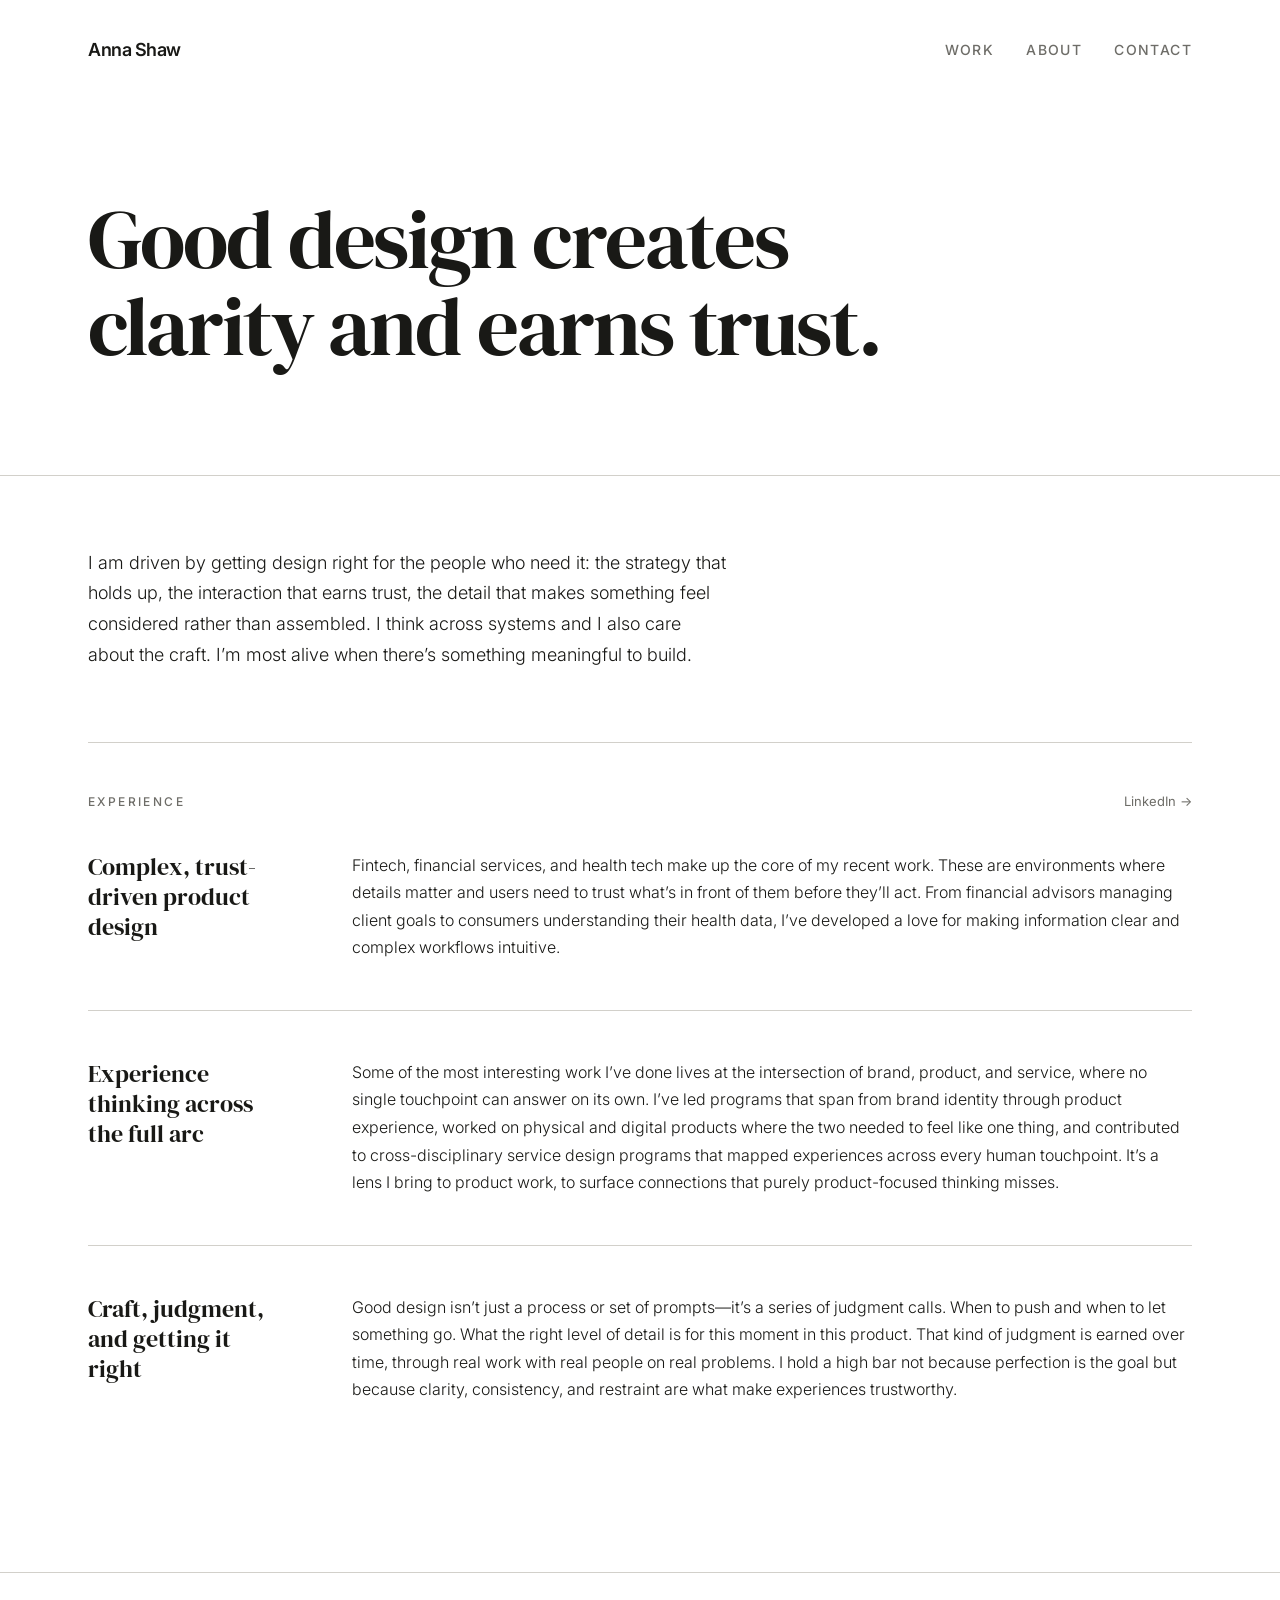
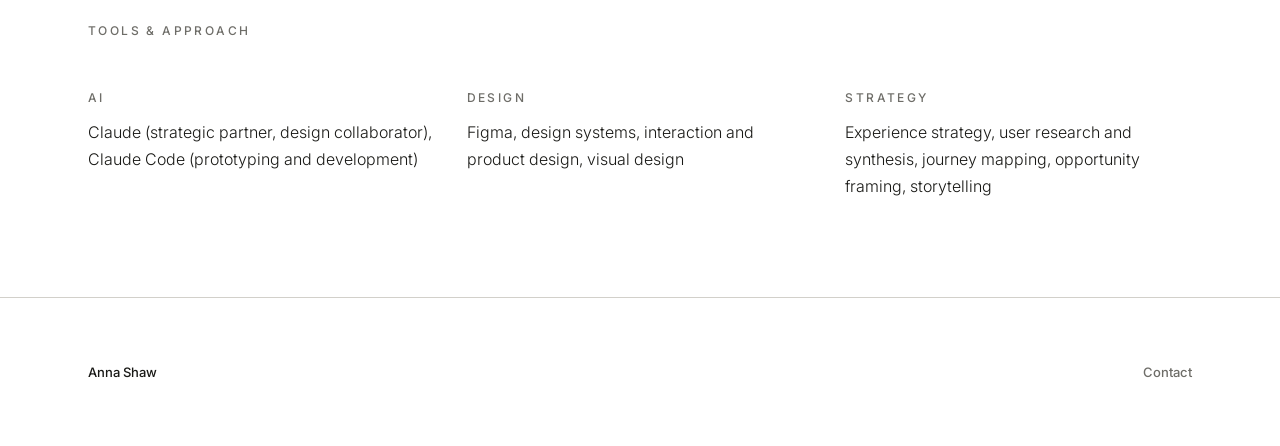
==== commit cf96a3ca: "Update first experience paragraph on about page Co-Authored-By: Claude Sonnet 4.6 <noreply@anthropic" ====
--- a/about.html
+++ b/about.html
@@ -55,7 +55,7 @@
           <div class="about-exp-company">Complex, trust-driven product design</div>
         </div>
         <div class="about-exp-right">
-          <p>Fintech, financial services, and health tech make up the core of my recent work. These are environments where details matter and users need to trust what&rsquo;s in front of them before they&rsquo;ll act. From financial advisors managing client goals to consumers understanding their health data, I&rsquo;ve developed a love for making complexity feel clear, always finding the cleanest experience the problem can support.</p>
+          <p>Fintech, financial services, and health tech make up the core of my recent work. These are environments where details matter and users need to trust what&rsquo;s in front of them before they&rsquo;ll act. From financial advisors managing client goals to consumers understanding their health data, I&rsquo;ve developed a love for making information clear and complex workflows intuitive.</p>
         </div>
       </div>
 
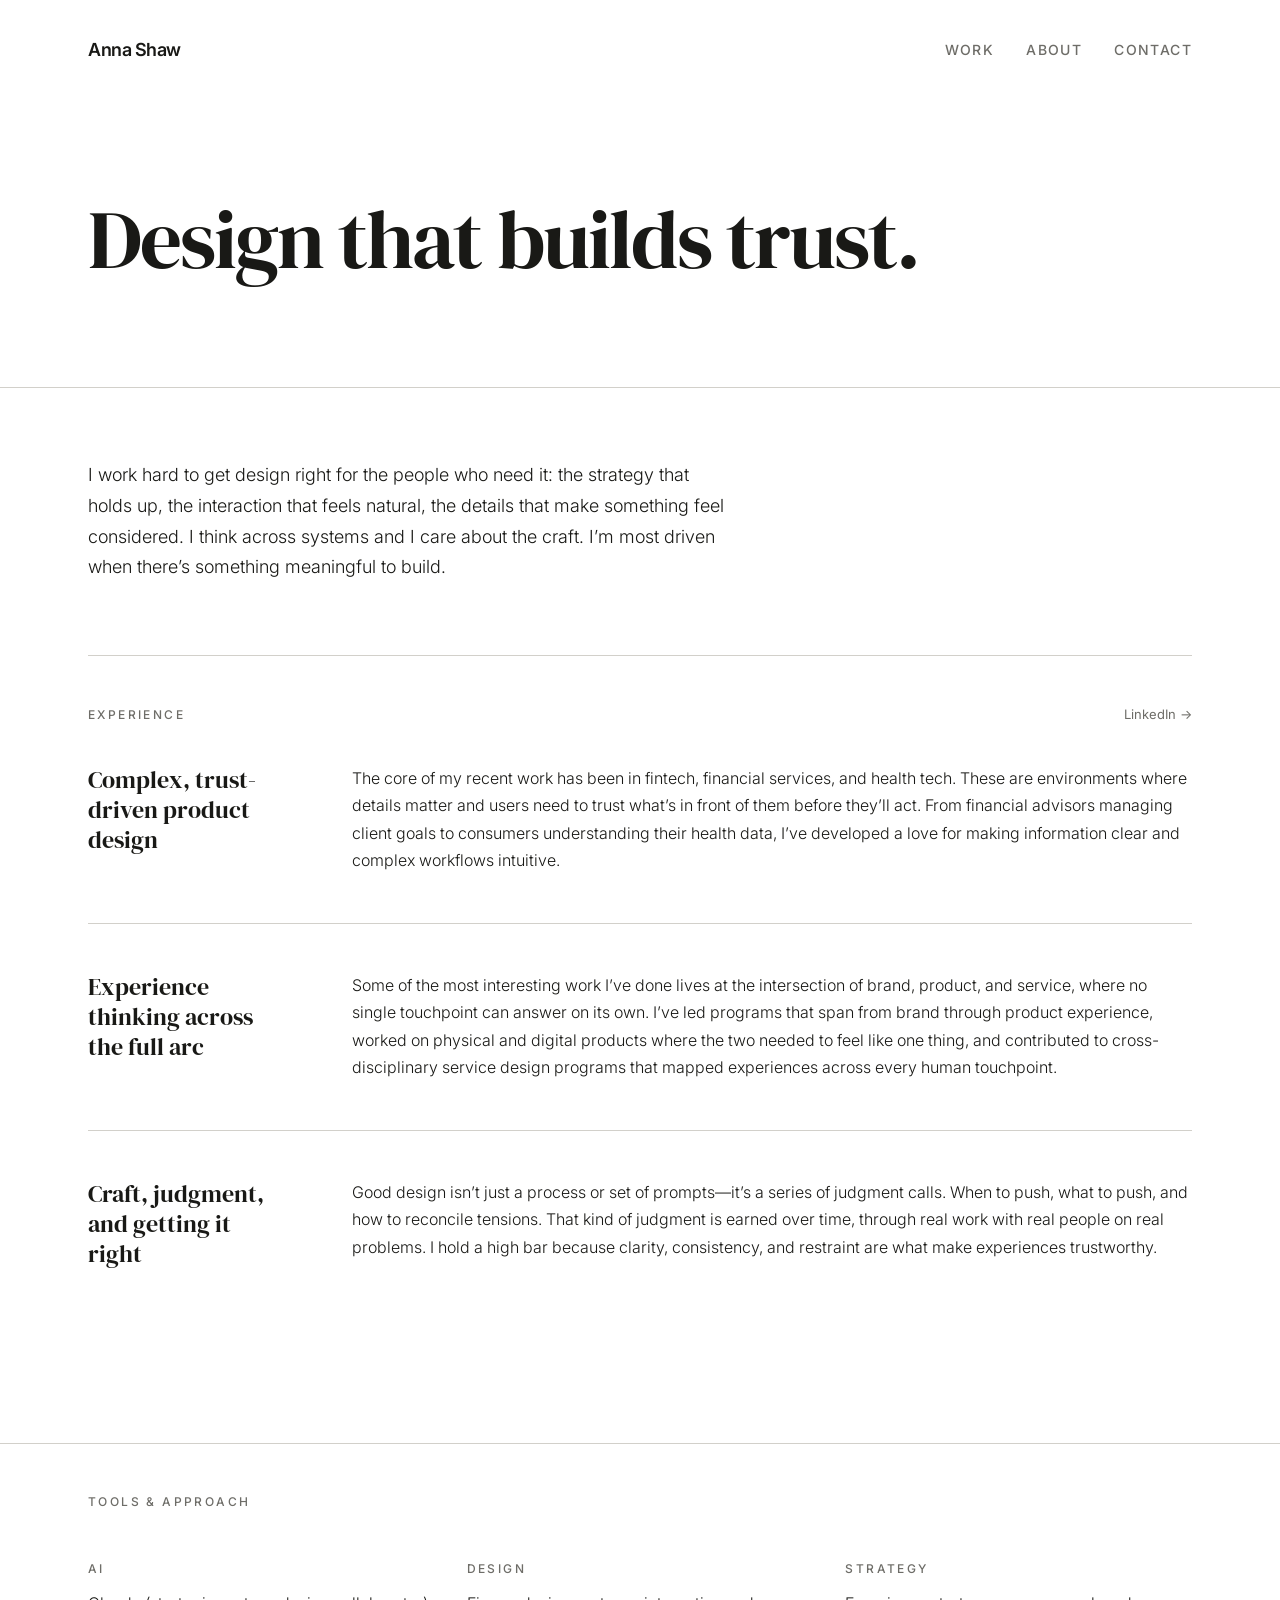
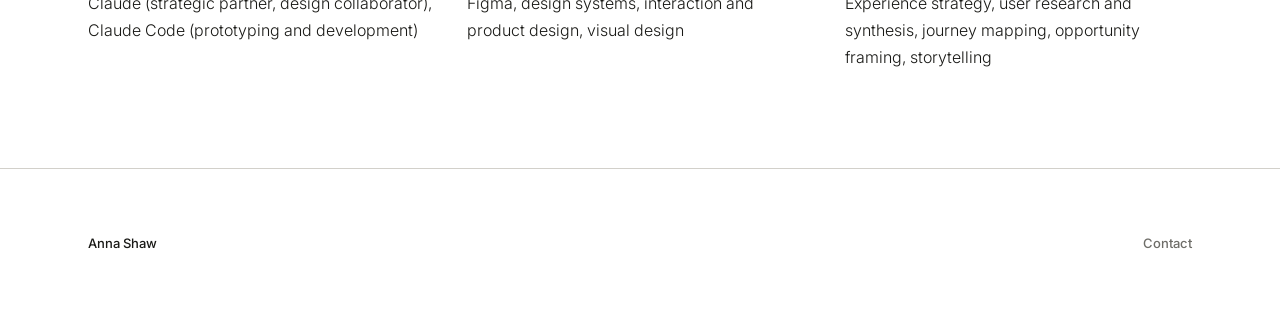
==== commit c001576b: "Update about page headline, intro, and experience copy Co-Authored-By: Claude Sonnet 4.6 <noreply@an" ====
--- a/about.html
+++ b/about.html
@@ -33,7 +33,7 @@
 
   <section class="about-hero">
     <div class="container">
-      <h1>Good design creates clarity and earns trust.</h1>
+      <h1>Design that builds trust.</h1>
     </div>
   </section>
 
@@ -41,7 +41,7 @@
     <div class="container">
 
       <div class="about-intro">
-        <p>I am driven by getting design right for the people who need it: the strategy that holds up, the interaction that earns trust, the detail that makes something feel considered rather than assembled. I think across systems and I also care about the craft. I&rsquo;m most alive when there&rsquo;s something meaningful to build.</p>
+        <p>I work hard to get design right for the people who need it: the strategy that holds up, the interaction that feels natural, the details that make something feel considered. I think across systems and I care about the craft. I&rsquo;m most driven when there&rsquo;s something meaningful to build.</p>
       </div>
 
       <div class="about-page-divider"></div>
@@ -55,7 +55,7 @@
           <div class="about-exp-company">Complex, trust-driven product design</div>
         </div>
         <div class="about-exp-right">
-          <p>Fintech, financial services, and health tech make up the core of my recent work. These are environments where details matter and users need to trust what&rsquo;s in front of them before they&rsquo;ll act. From financial advisors managing client goals to consumers understanding their health data, I&rsquo;ve developed a love for making information clear and complex workflows intuitive.</p>
+          <p>The core of my recent work has been in fintech, financial services, and health tech. These are environments where details matter and users need to trust what&rsquo;s in front of them before they&rsquo;ll act. From financial advisors managing client goals to consumers understanding their health data, I&rsquo;ve developed a love for making information clear and complex workflows intuitive.</p>
         </div>
       </div>
 
@@ -64,7 +64,7 @@
           <div class="about-exp-company">Experience thinking across the full arc</div>
         </div>
         <div class="about-exp-right">
-          <p>Some of the most interesting work I&rsquo;ve done lives at the intersection of brand, product, and service, where no single touchpoint can answer on its own. I&rsquo;ve led programs that span from brand identity through product experience, worked on physical and digital products where the two needed to feel like one thing, and contributed to cross-disciplinary service design programs that mapped experiences across every human touchpoint. It&rsquo;s a lens I bring to product work, to surface connections that purely product-focused thinking misses.</p>
+          <p>Some of the most interesting work I&rsquo;ve done lives at the intersection of brand, product, and service, where no single touchpoint can answer on its own. I&rsquo;ve led programs that span from brand through product experience, worked on physical and digital products where the two needed to feel like one thing, and contributed to cross-disciplinary service design programs that mapped experiences across every human touchpoint.</p>
         </div>
       </div>
 
@@ -73,7 +73,7 @@
           <div class="about-exp-company">Craft, judgment, and getting it right</div>
         </div>
         <div class="about-exp-right">
-          <p>Good design isn&rsquo;t just a process or set of prompts&mdash;it&rsquo;s a series of judgment calls. When to push and when to let something go. What the right level of detail is for this moment in this product. That kind of judgment is earned over time, through real work with real people on real problems. I hold a high bar not because perfection is the goal but because clarity, consistency, and restraint are what make experiences trustworthy.</p>
+          <p>Good design isn&rsquo;t just a process or set of prompts&mdash;it&rsquo;s a series of judgment calls. When to push, what to push, and how to reconcile tensions. That kind of judgment is earned over time, through real work with real people on real problems. I hold a high bar because clarity, consistency, and restraint are what make experiences trustworthy.</p>
         </div>
       </div>
 
--- a/style.css
+++ b/style.css
@@ -526,7 +526,6 @@
   font-weight: 400;
   line-height: 1.05;
   letter-spacing: -0.025em;
-  max-width: 900px;
 }
 
 .about-body {
